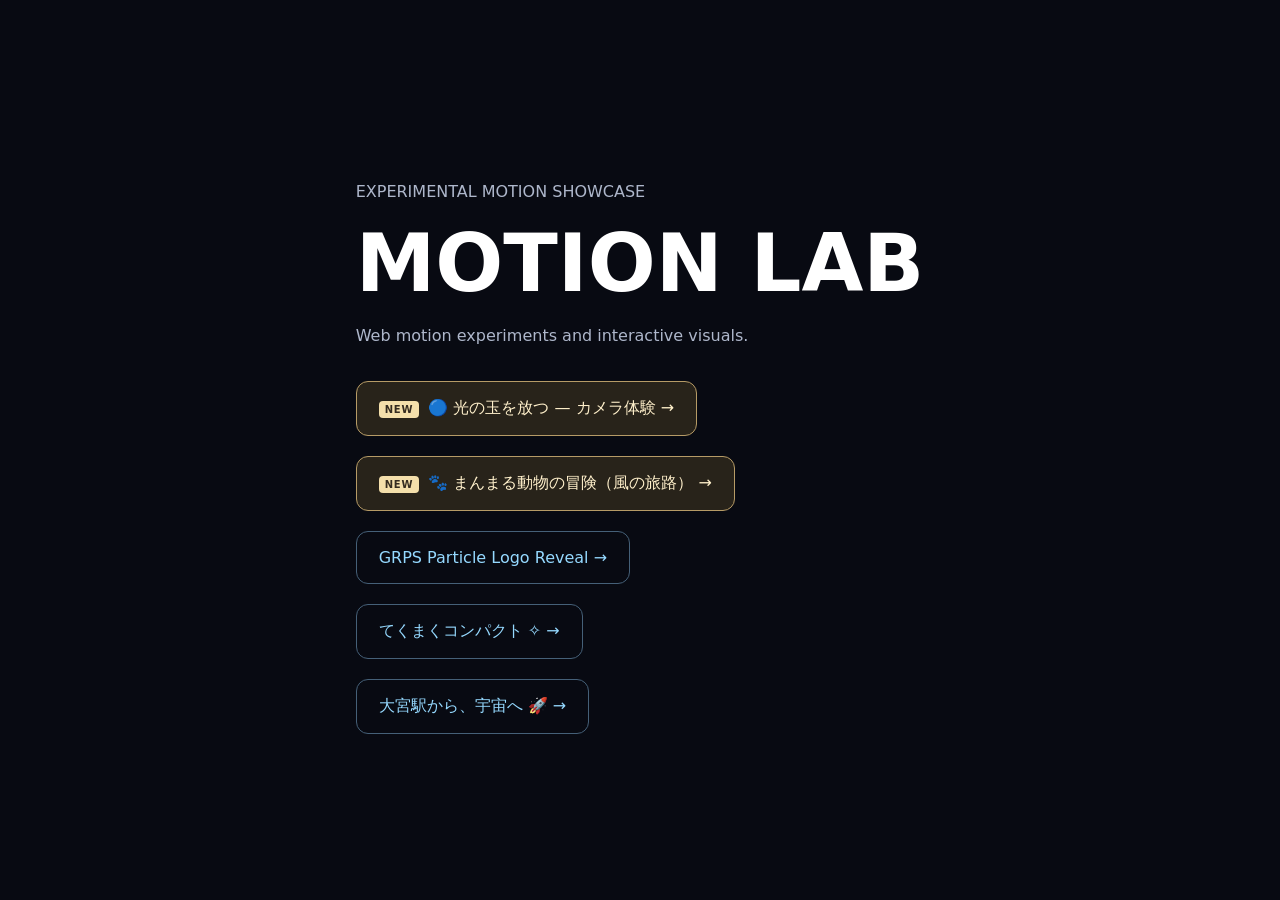
==== index.html @ e5bc48a9 "Add camera gesture energy orb with local pose tracking, demo and menu entry" ====
<!doctype html><html lang="ja"><head><meta charset="utf-8"><meta name="viewport" content="width=device-width,initial-scale=1"><title>Motion Lab</title><style>body{background:#080a12;color:white;font:16px system-ui;min-height:100vh;display:grid;place-items:center;margin:0}main{padding:32px;max-width:640px}h1{font-size:clamp(40px,10vw,80px);margin:0 0 14px}p{color:#aeb7cb}a{color:#95d9ff;display:inline-block;margin-top:20px;border:1px solid #456078;padding:16px 22px;border-radius:12px;text-decoration:none}a:hover{background:#17243b}.new{color:#fff0cb;border-color:#b69b66;background:#28231a}.badge{display:inline-block;background:#f4dfab;color:#342b20;font-size:10px;font-weight:600;letter-spacing:.08em;padding:3px 6px;border-radius:4px;margin-right:9px}</style></head><body><main><p>EXPERIMENTAL MOTION SHOWCASE</p><h1>MOTION LAB</h1><p>Web motion experiments and interactive visuals.</p><a class="new" href="./energy-orb/"><span class="badge">NEW</span>🔵 光の玉を放つ — カメラ体験 →</a><br><a class="new" href="./wayfarer/?v=round-animal-2"><span class="badge">NEW</span>🐾 まんまる動物の冒険（風の旅路） →</a><br><a href="./grps-particles/">GRPS Particle Logo Reveal →</a><br><a href="./magic-compact/">てくまくコンパクト ✧ →</a><br><a href="./omiya-to-space/">大宮駅から、宇宙へ 🚀 →</a></main></body></html>
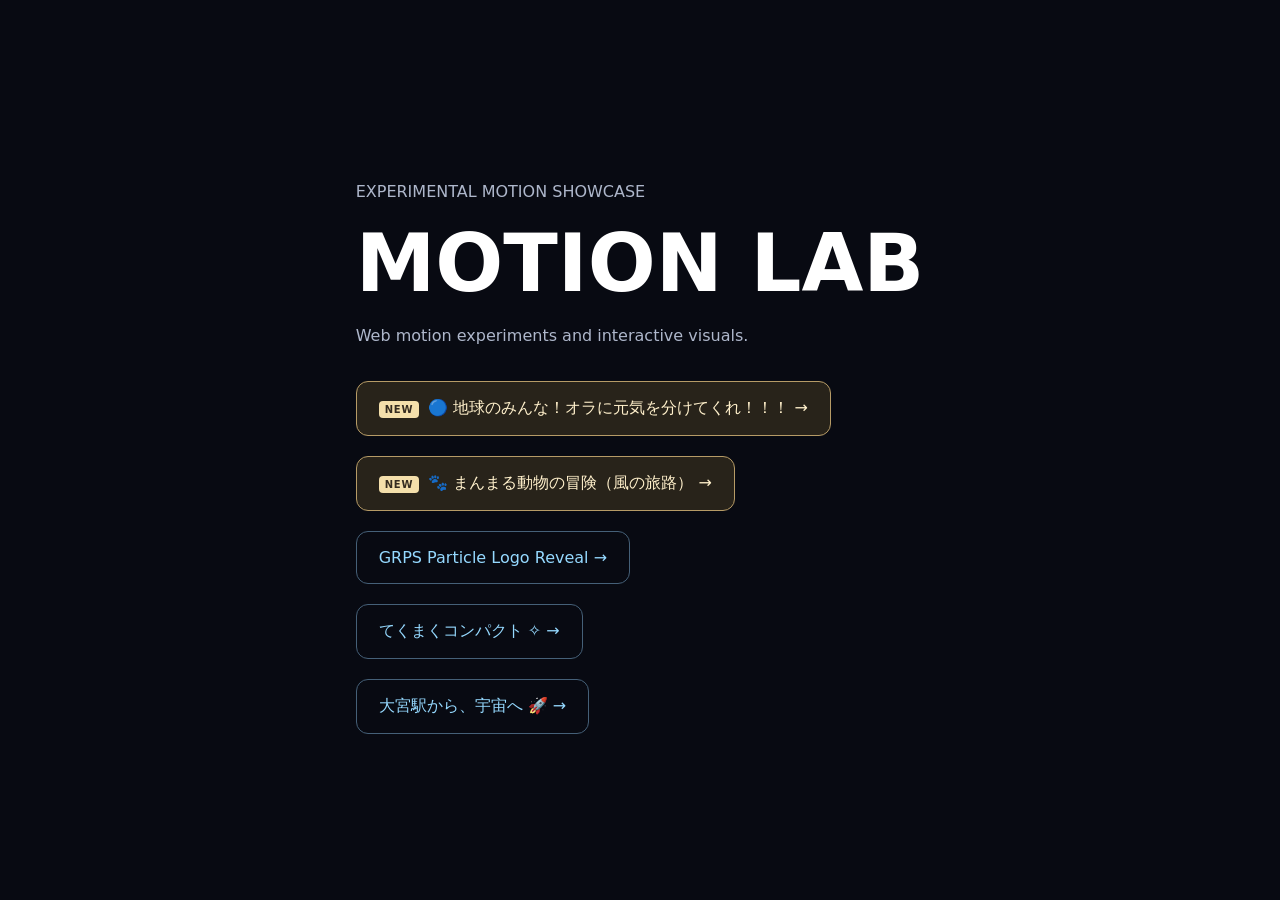
==== commit 91dcfb2c: "Rename ENERGY ORB title to 地球のみんな！オラに元気を分けてくれ！！！" ====
--- a/index.html
+++ b/index.html
@@ -1 +1 @@
-<!doctype html><html lang="ja"><head><meta charset="utf-8"><meta name="viewport" content="width=device-width,initial-scale=1"><title>Motion Lab</title><style>body{background:#080a12;color:white;font:16px system-ui;min-height:100vh;display:grid;place-items:center;margin:0}main{padding:32px;max-width:640px}h1{font-size:clamp(40px,10vw,80px);margin:0 0 14px}p{color:#aeb7cb}a{color:#95d9ff;display:inline-block;margin-top:20px;border:1px solid #456078;padding:16px 22px;border-radius:12px;text-decoration:none}a:hover{background:#17243b}.new{color:#fff0cb;border-color:#b69b66;background:#28231a}.badge{display:inline-block;background:#f4dfab;color:#342b20;font-size:10px;font-weight:600;letter-spacing:.08em;padding:3px 6px;border-radius:4px;margin-right:9px}</style></head><body><main><p>EXPERIMENTAL MOTION SHOWCASE</p><h1>MOTION LAB</h1><p>Web motion experiments and interactive visuals.</p><a class="new" href="./energy-orb/"><span class="badge">NEW</span>🔵 光の玉を放つ — カメラ体験 →</a><br><a class="new" href="./wayfarer/?v=round-animal-2"><span class="badge">NEW</span>🐾 まんまる動物の冒険（風の旅路） →</a><br><a href="./grps-particles/">GRPS Particle Logo Reveal →</a><br><a href="./magic-compact/">てくまくコンパクト ✧ →</a><br><a href="./omiya-to-space/">大宮駅から、宇宙へ 🚀 →</a></main></body></html>
+<!doctype html><html lang="ja"><head><meta charset="utf-8"><meta name="viewport" content="width=device-width,initial-scale=1"><title>Motion Lab</title><style>body{background:#080a12;color:white;font:16px system-ui;min-height:100vh;display:grid;place-items:center;margin:0}main{padding:32px;max-width:640px}h1{font-size:clamp(40px,10vw,80px);margin:0 0 14px}p{color:#aeb7cb}a{color:#95d9ff;display:inline-block;margin-top:20px;border:1px solid #456078;padding:16px 22px;border-radius:12px;text-decoration:none}a:hover{background:#17243b}.new{color:#fff0cb;border-color:#b69b66;background:#28231a}.badge{display:inline-block;background:#f4dfab;color:#342b20;font-size:10px;font-weight:600;letter-spacing:.08em;padding:3px 6px;border-radius:4px;margin-right:9px}</style></head><body><main><p>EXPERIMENTAL MOTION SHOWCASE</p><h1>MOTION LAB</h1><p>Web motion experiments and interactive visuals.</p><a class="new" href="./energy-orb/?v=grps-dust-1"><span class="badge">NEW</span>🔵 地球のみんな！オラに元気を分けてくれ！！！ →</a><br><a class="new" href="./wayfarer/?v=round-animal-2"><span class="badge">NEW</span>🐾 まんまる動物の冒険（風の旅路） →</a><br><a href="./grps-particles/">GRPS Particle Logo Reveal →</a><br><a href="./magic-compact/">てくまくコンパクト ✧ →</a><br><a href="./omiya-to-space/">大宮駅から、宇宙へ 🚀 →</a></main></body></html>
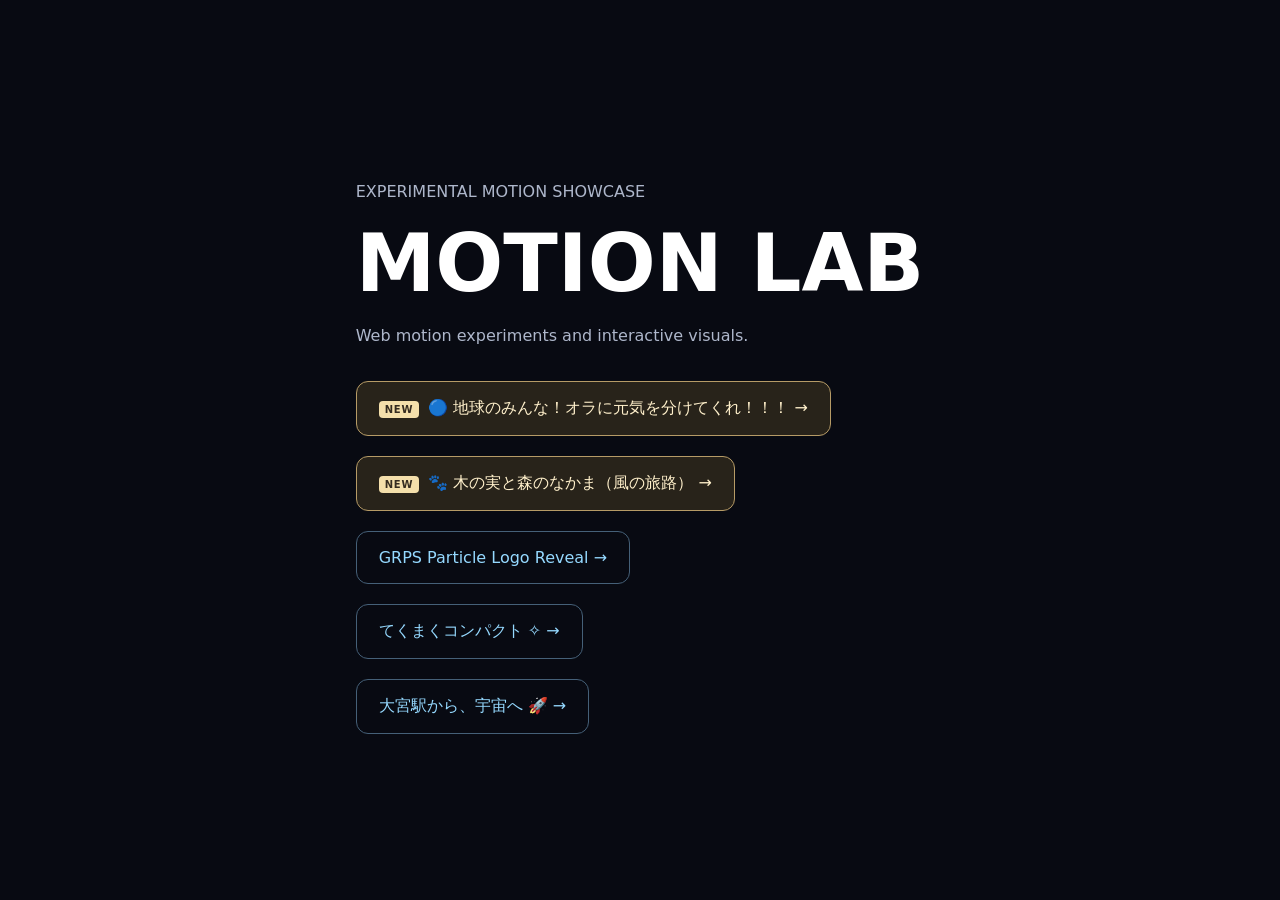
==== commit c6ea8968: "Add forest friend quest, acorn gathering, wearable rewards and cozy animal motions" ====
--- a/index.html
+++ b/index.html
@@ -1 +1 @@
-<!doctype html><html lang="ja"><head><meta charset="utf-8"><meta name="viewport" content="width=device-width,initial-scale=1"><title>Motion Lab</title><style>body{background:#080a12;color:white;font:16px system-ui;min-height:100vh;display:grid;place-items:center;margin:0}main{padding:32px;max-width:640px}h1{font-size:clamp(40px,10vw,80px);margin:0 0 14px}p{color:#aeb7cb}a{color:#95d9ff;display:inline-block;margin-top:20px;border:1px solid #456078;padding:16px 22px;border-radius:12px;text-decoration:none}a:hover{background:#17243b}.new{color:#fff0cb;border-color:#b69b66;background:#28231a}.badge{display:inline-block;background:#f4dfab;color:#342b20;font-size:10px;font-weight:600;letter-spacing:.08em;padding:3px 6px;border-radius:4px;margin-right:9px}</style></head><body><main><p>EXPERIMENTAL MOTION SHOWCASE</p><h1>MOTION LAB</h1><p>Web motion experiments and interactive visuals.</p><a class="new" href="./energy-orb/?v=grps-dust-1"><span class="badge">NEW</span>🔵 地球のみんな！オラに元気を分けてくれ！！！ →</a><br><a class="new" href="./wayfarer/?v=round-animal-2"><span class="badge">NEW</span>🐾 まんまる動物の冒険（風の旅路） →</a><br><a href="./grps-particles/">GRPS Particle Logo Reveal →</a><br><a href="./magic-compact/">てくまくコンパクト ✧ →</a><br><a href="./omiya-to-space/">大宮駅から、宇宙へ 🚀 →</a></main></body></html>
+<!doctype html><html lang="ja"><head><meta charset="utf-8"><meta name="viewport" content="width=device-width,initial-scale=1"><title>Motion Lab</title><style>body{background:#080a12;color:white;font:16px system-ui;min-height:100vh;display:grid;place-items:center;margin:0}main{padding:32px;max-width:640px}h1{font-size:clamp(40px,10vw,80px);margin:0 0 14px}p{color:#aeb7cb}a{color:#95d9ff;display:inline-block;margin-top:20px;border:1px solid #456078;padding:16px 22px;border-radius:12px;text-decoration:none}a:hover{background:#17243b}.new{color:#fff0cb;border-color:#b69b66;background:#28231a}.badge{display:inline-block;background:#f4dfab;color:#342b20;font-size:10px;font-weight:600;letter-spacing:.08em;padding:3px 6px;border-radius:4px;margin-right:9px}</style></head><body><main><p>EXPERIMENTAL MOTION SHOWCASE</p><h1>MOTION LAB</h1><p>Web motion experiments and interactive visuals.</p><a class="new" href="./energy-orb/?v=grps-dust-1"><span class="badge">NEW</span>🔵 地球のみんな！オラに元気を分けてくれ！！！ →</a><br><a class="new" href="./wayfarer/?v=forest-friends-1"><span class="badge">NEW</span>🐾 木の実と森のなかま（風の旅路） →</a><br><a href="./grps-particles/">GRPS Particle Logo Reveal →</a><br><a href="./magic-compact/">てくまくコンパクト ✧ →</a><br><a href="./omiya-to-space/">大宮駅から、宇宙へ 🚀 →</a></main></body></html>
